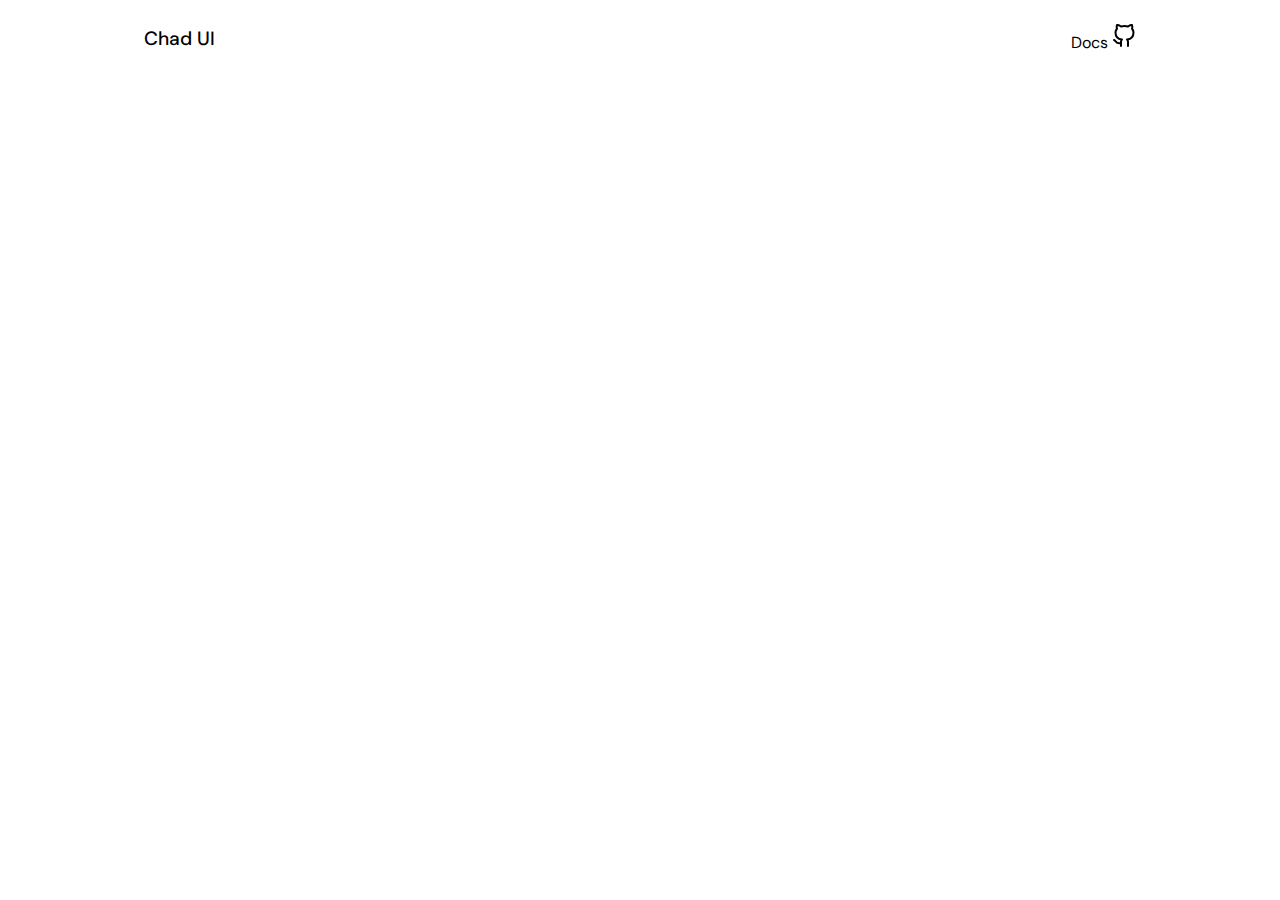
==== index.html @ 42c8d1e1 "Initial commit" ====
<!DOCTYPE html>
<html lang="en">
  <head>
    <meta charset="UTF-8" />
    <meta name="viewport" content="width=device-width, initial-scale=1.0" />
    <!-- <link rel="apple-touch-icon" sizes="180x180" href="./favicon_io/apple-touch-icon.png">
	<link rel="icon" type="image/png" sizes="32x32" href="./favicon_io/favicon-32x32.png">
	<link rel="icon" type="image/png" sizes="16x16" href="./favicon_io/favicon-16x16.png"> -->
    <title>Chad UI</title>
    <link rel="stylesheet" href="css/main.css" />
    <link rel="stylesheet" href="./css/navbar.css" />
  </head>
  <body>
    <div class="container">
      <header class="nav">
        <div class="nav-left">
          <a>
            <span>
                <span>Chad UI</span>
            </span>
          </a>
        </div>

        <div class="nav-right">
            <a> <span class="nav-link">Docs</span></a>
            <a> <img src="./assets/github-icon.svg" alt="" class="nav-icon"></a>
        </div>
      </header>
    </div>
  </body>
</html>
---- css/main.css ----
@import url("https://fonts.googleapis.com/css2?family=DM+Sans:wght@400;500;700&display=swap");


*{
    box-sizing: border-box;
    margin: 0;
    padding: 0;
}

body {
    font-family: "DM Sans", sans-serif;
}

.container {
    width:80%;
    min-height: 100vh;
    height:max-content;
    margin: 0 auto;
}

.main-content {
    display: flex;
}
---- css/navbar.css ----
@import url("https://fonts.googleapis.com/css2?family=DM+Sans:wght@400;500;700&display=swap");
@import url("https://fonts.googleapis.com/icon?family=Material+Icons");


*{
    box-sizing: border-box;
    margin: 0;
    padding: 0;
}

a {
    text-decoration: none;
}

.nav {
    display: flex;
    align-items: center;
    justify-content: space-between;
    width: 100%;  
    padding: 1.5rem 1rem;
    min-height: 8vh;
}


.nav-left {
    font-size: 1.2rem;
    font-weight: 500;
    display: inline-flex;
    align-items: center;
}
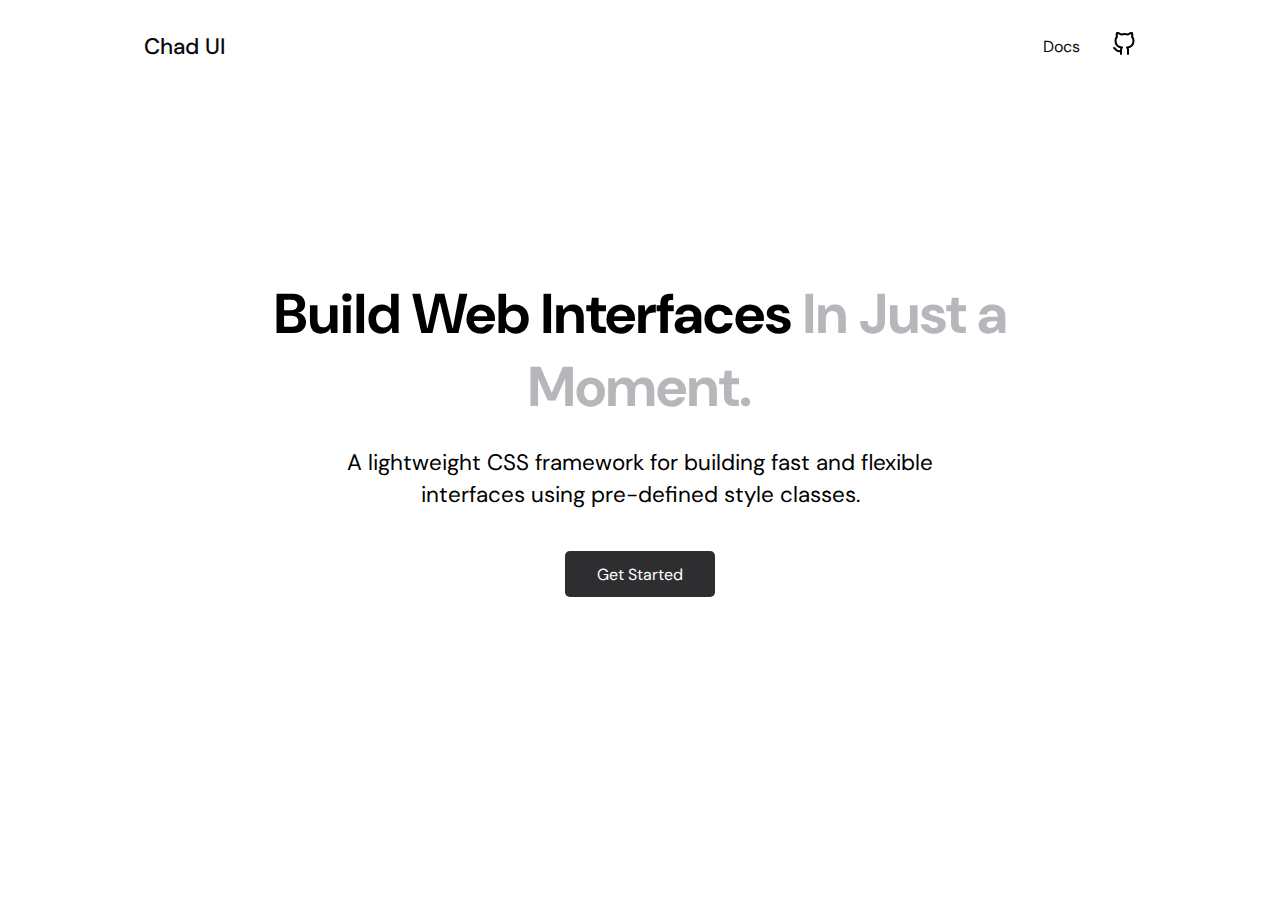
==== commit 13759d6f: "Feat: Completed Navbar and Home Page" ====
--- a/index.html
+++ b/index.html
@@ -14,18 +14,29 @@
     <div class="container">
       <header class="nav">
         <div class="nav-left">
-          <a>
-            <span>
-                <span>Chad UI</span>
+          <a href="/index.html">
+            <span class="brand">
+                <span class="brand-title">Chad UI</span>
             </span>
           </a>
         </div>
 
         <div class="nav-right">
-            <a> <span class="nav-link">Docs</span></a>
-            <a> <img src="./assets/github-icon.svg" alt="" class="nav-icon"></a>
+            <a href="/get-started/quick-start.html""> <span class="nav-link">Docs</span></a>
+            <a href="https://github.com/RafeeqSyedAmjad/Chad-Ui" target="_blank"> <img src="./assets/github-icon.svg" alt="" class="nav-icon"></a>
         </div>
       </header>
+      <main class = "main-content">
+        <div class="main-title">Build Web Interfaces <span class="span-title">In Just a Moment.</span></div>
+        <div class="main-subtitle">A lightweight CSS framework for building fast and flexible interfaces using pre-defined style classes.</div>
+        <div class="btn-group">
+            <a href="/get-started/quick-start.html">
+                <button class="btn-primary">
+                    Get Started
+                </button>
+            </a>
+        </div>
+      </main>
     </div>
   </body>
 </html>
--- a/css/main.css
+++ b/css/main.css
@@ -20,4 +20,80 @@
 
 .main-content {
     display: flex;
+    flex-direction: column;
+    align-items: center;
+    justify-content: center;
+    min-height: 80vh;
+    padding: 1rem;
+    text-align: center;
+    max-width: 800px;
+    margin:0 auto;
+}
+
+.main-title {
+    font-size: 3.5rem;
+    font-weight: 700;
+}
+
+.main-title .span-title {
+    color: #AFAFB4;
+    opacity: 0.9;
+
+}
+
+.main-subtitle {
+    font-size: 1.4rem;
+    padding: 1.5rem 3rem;
+    line-height: 2rem;
+}
+
+.btn-group .btn-primary {
+    padding: 0.8rem 2rem;
+    background-color: #2E2E31;
+    color: #fff;
+    font-family: "DM Sans", sans-serif;
+    margin-top: 1rem;
+    cursor: pointer;
+    transition: all 0.3s ease;
+    font-weight: 400;
+    border-radius: 0.3rem;
+    border: none;
+    outline: none;
+    font-size: 1rem;
+}
+
+.btn-group .btn-primary:hover {
+  opacity: 0.9;
+}
+
+@media (max-width: 1200px) {
+    .container {
+        width:90%
+    }
+
+    .main-title {
+        font-size: 3.2rem;
+    }
+}
+
+@media (max-width: 750px) {
+    .container {
+        width: 100%;
+    }
+    .main-content {
+        min-height: 70vh;
+        padding: 3rem 1.5rem;
+    }
+    .main-title {
+        font-size: 2.6rem;
+    }
+    .main-subtitle {
+        font-size: 1.2rem;
+        padding: 1.5rem 0;
+        line-height: 1.8rem;
+    }
+
+    .btn-group .btn-primary {
+        padding: 0.8rem 1.5rem;
+    }
 }--- a/css/navbar.css
+++ b/css/navbar.css
@@ -1,6 +1,8 @@
 @import url("https://fonts.googleapis.com/css2?family=DM+Sans:wght@400;500;700&display=swap");
 @import url("https://fonts.googleapis.com/icon?family=Material+Icons");
 
+
+@import url("/css/boilerplate.css");
 
 *{
     box-sizing: border-box;
@@ -29,6 +31,71 @@
     align-items: center;
 }
 
+.brand {
+    display:inline-flex;
+    align-items: center;
+    max-width: max-content;
+    cursor: pointer;
+}
+
+.brand .brand-title {
+    color: var(--brand-color);
+}
+
+.nav-right {
+    display: inline-flex;
+    align-items: center;
+}
+
+.nav-right a {
+    color: var(--brand-color); /* Fallback to #949495 if --text-color is invalid */
+    cursor: pointer;
+    transition: all 0.3s ease;
+}
+
+.nav-right a:hover {
+    opacity: 0.7;
+}
+
+.nav-right a img:hover {
+    opacity: 0.7;
+}
+
+.nav-right .nav-link {
+  font-size: 1rem;
+  margin-right: 1.5rem;
+}
+
+.nav-right .nav-icon {
+  margin: 0rem;
+}
+
+.nav .nav-left .sidebar-menu-icon {
+  margin-right: 1rem;
+  /* color: var(--dark); */
+}
+
+@media only screen and (min-width: 600px) {
+    .nav {
+        padding: 2rem 1rem 1rem;
+    }
+
+    .nav-right .nav-link {
+        margin-right: 2rem;
+    }
+
+    .nav-left {
+        font-size: 1.4rem;
+    }
+}
+
+
+@media only screen and (min-width: 992px) {
+    .nav .nav-left .sidebar-menu-icon {
+        display: none;
+    }
+}
 
 
 
+
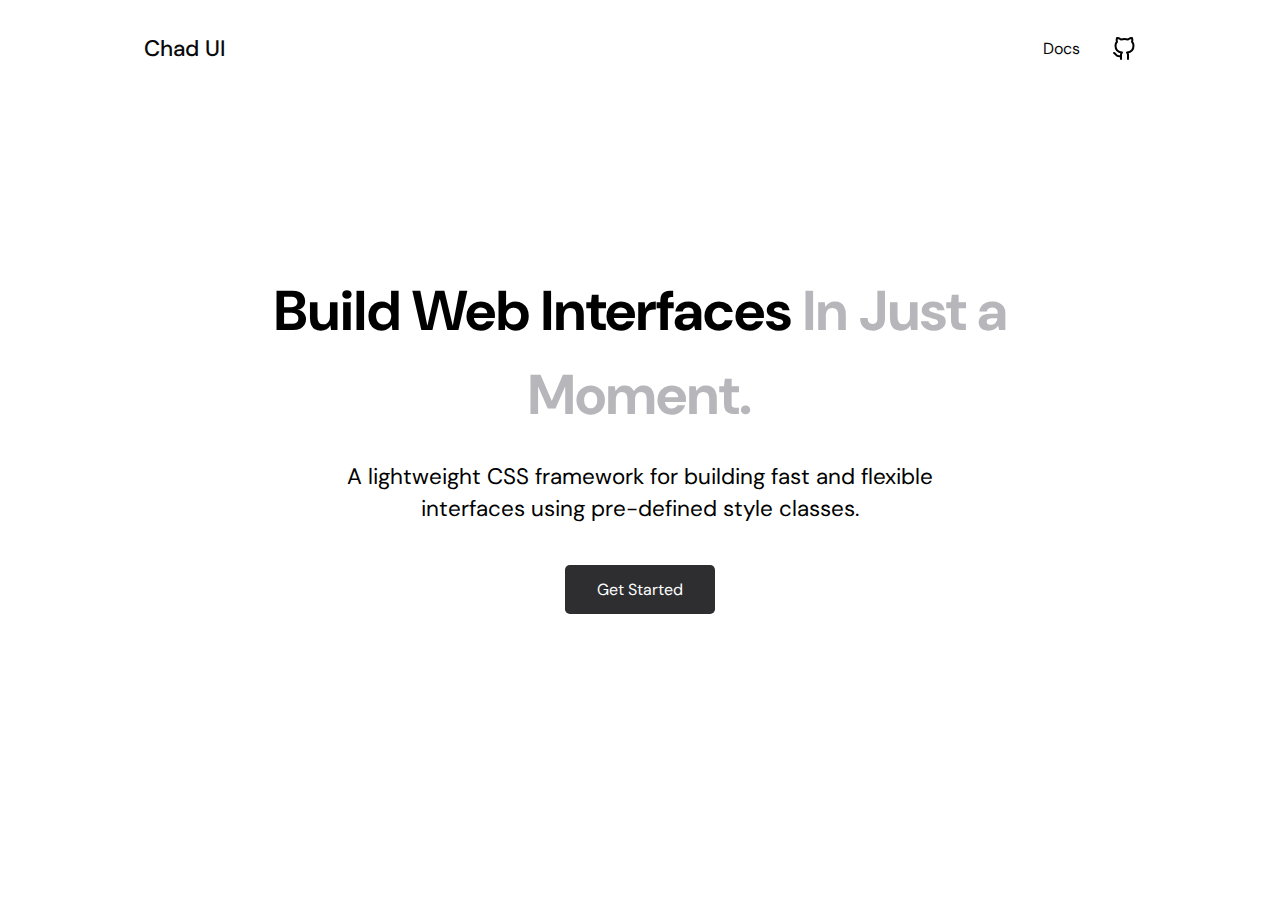
==== commit 1f69ab0a: "Feat: Sidebar Completed along with styling" ====
--- a/index.html
+++ b/index.html
@@ -9,6 +9,7 @@
     <title>Chad UI</title>
     <link rel="stylesheet" href="css/main.css" />
     <link rel="stylesheet" href="./css/navbar.css" />
+    <link rel="stylesheet" href="/css/boilerplate.css">
   </head>
   <body>
     <div class="container">
--- a/css/boilerplate.css
+++ b/css/boilerplate.css
@@ -0,0 +1,55 @@
+@import url("https://fonts.googleapis.com/css2?family=DM+Sans:wght@400;500;700&display=swap");
+@import url("https://fonts.googleapis.com/icon?family=Material+Icons");
+@import url("https://fonts.googleapis.com/icon?family=Material+Icons+Outlined");
+@import url("https://fonts.googleapis.com/icon?family=Material+Icons+Round");
+
+
+:root {
+    --brand-color: #09090B;
+    --text-color: #71717A;
+    --white: #ffffff;
+    --secondary: #f3f4f6;
+    --background-color: #F4F4F5;
+}
+
+
+*{
+    box-sizing: border-box;
+    margin: 0;
+    padding: 0;
+}
+
+html:focus-within {
+    scroll-behavior: smooth;
+}
+
+body {
+    font-family: "DM Sans", sans-serif;
+    min-height: 100vh;
+    line-height: 1.5;
+    text-rendering: optimizeSpeed;
+}
+
+a {
+    text-decoration: none;
+}
+
+ul[role="list"],
+ol[role="list"] {
+  list-style: none;
+}
+
+
+img,
+picture {
+  max-width: 100%;
+  display: block;
+}
+
+input,
+button,
+textarea,
+select {
+  font: inherit;
+}
+
